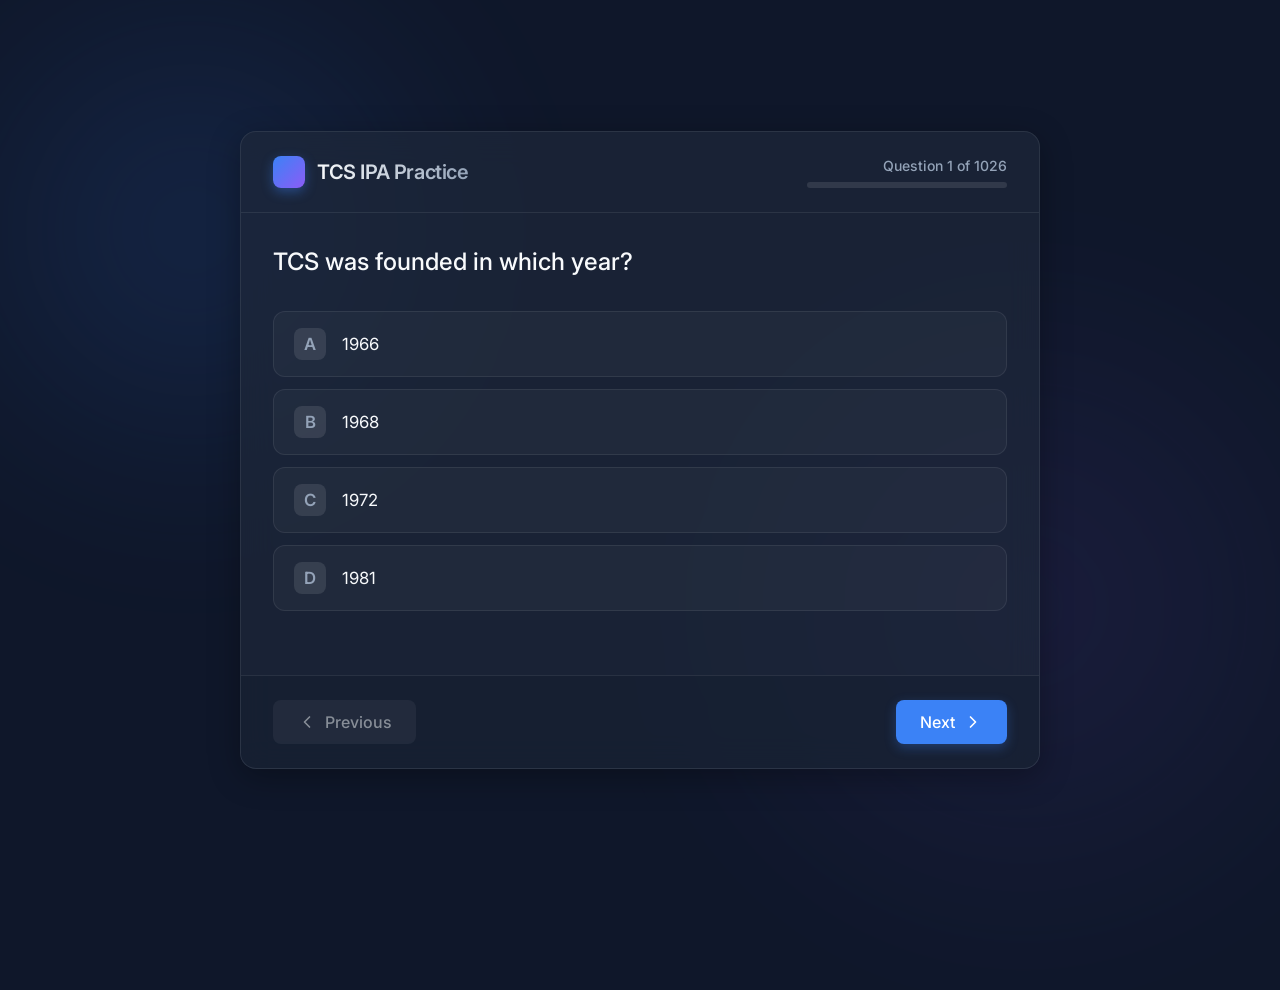
==== index.html @ 8c27b297 "added basic website for MCQ" ====
<!DOCTYPE html>
<html lang="en">
<head>
    <meta charset="UTF-8">
    <meta name="viewport" content="width=device-width, initial-scale=1.0">
    <title>TCS IPA Preparation Quiz</title>
    <meta name="description" content="Practice MCQ questions for the TCS IPA assessment with instant feedback and hints.">
    <!-- Google Fonts -->
    <link rel="preconnect" href="https://fonts.googleapis.com">
    <link rel="preconnect" href="https://fonts.gstatic.com" crossorigin>
    <link href="https://fonts.googleapis.com/css2?family=Inter:wght@300;400;500;600;700&display=swap" rel="stylesheet">
    <!-- Main CSS -->
    <link rel="stylesheet" href="style.css">
</head>
<body>
    <!-- Background Elements -->
    <div class="blob blob-1"></div>
    <div class="blob blob-2"></div>
    
    <div class="app-container">
        <header class="app-header">
            <div class="logo-container">
                <div class="logo-icon"></div>
                <h1>TCS IPA Practice</h1>
            </div>
            <div class="progress-container">
                <span id="question-progress">Question 1 of 347</span>
                <div class="progress-bar-bg">
                    <div class="progress-bar-fill" id="progress-bar"></div>
                </div>
            </div>
        </header>

        <main class="quiz-container">
            <div id="quiz-content" class="quiz-content">
                <div class="question-header">
                    <h2 id="question-text">Loading question...</h2>
                </div>
                
                <div id="options-container" class="options-container">
                    <!-- Options will be injected here -->
                </div>

                <div id="feedback-container" class="feedback-container hidden">
                    <div id="feedback-status" class="feedback-status"></div>
                    <div class="hint-box">
                        <h3><svg xmlns="http://www.w3.org/2000/svg" width="20" height="20" viewBox="0 0 24 24" fill="none" stroke="currentColor" stroke-width="2" stroke-linecap="round" stroke-linejoin="round"><circle cx="12" cy="12" r="10"></circle><path d="M12 16v-4"></path><path d="M12 8h.01"></path></svg> Explanation</h3>
                        <p id="hint-text"></p>
                    </div>
                </div>
            </div>
        </main>

        <footer class="app-footer">
            <button id="btn-prev" class="btn btn-secondary" disabled>
                <svg xmlns="http://www.w3.org/2000/svg" width="20" height="20" viewBox="0 0 24 24" fill="none" stroke="currentColor" stroke-width="2" stroke-linecap="round" stroke-linejoin="round"><path d="M15 18l-6-6 6-6"/></svg>
                Previous
            </button>
            <button id="btn-next" class="btn btn-primary">
                Next
                <svg xmlns="http://www.w3.org/2000/svg" width="20" height="20" viewBox="0 0 24 24" fill="none" stroke="currentColor" stroke-width="2" stroke-linecap="round" stroke-linejoin="round"><path d="M9 18l6-6-6-6"/></svg>
            </button>
        </footer>
    </div>

    <!-- Load the questions data -->
    <script src="questions.js"></script>
    <!-- Load the application logic -->
    <script src="app.js"></script>
</body>
</html>
---- style.css ----
:root {
    /* Color Palette - Vibrant Dark Theme */
    --bg-base: #0f172a;
    --bg-surface: rgba(30, 41, 59, 0.7);
    --bg-surface-hover: rgba(51, 65, 85, 0.8);
    --text-primary: #f8fafc;
    --text-secondary: #94a3b8;
    
    --accent-primary: #3b82f6;
    --accent-primary-hover: #2563eb;
    
    --success-base: #10b981;
    --success-bg: rgba(16, 185, 129, 0.15);
    --success-border: rgba(16, 185, 129, 0.4);
    
    --danger-base: #ef4444;
    --danger-bg: rgba(239, 68, 68, 0.15);
    --danger-border: rgba(239, 68, 68, 0.4);
    
    --glass-border: rgba(255, 255, 255, 0.08);
    --glass-shadow: 0 8px 32px 0 rgba(0, 0, 0, 0.3);
    
    --border-radius-lg: 16px;
    --border-radius-md: 12px;
    --border-radius-sm: 8px;
    
    --transition-fast: 0.2s ease;
    --transition-normal: 0.3s ease;
    --transition-bounce: 0.4s cubic-bezier(0.175, 0.885, 0.32, 1.275);
}

* {
    margin: 0;
    padding: 0;
    box-sizing: border-box;
}

body {
    font-family: 'Inter', sans-serif;
    background-color: var(--bg-base);
    color: var(--text-primary);
    min-height: 100vh;
    display: flex;
    justify-content: center;
    align-items: center;
    position: relative;
    overflow-x: hidden;
}

/* Dynamic Background Blobs */
.blob {
    position: absolute;
    filter: blur(80px);
    z-index: -1;
    opacity: 0.5;
    animation: float 10s infinite ease-in-out alternate;
}

.blob-1 {
    top: -10%;
    left: -10%;
    width: 50vw;
    height: 50vw;
    background: radial-gradient(circle, rgba(59,130,246,0.3) 0%, rgba(15,23,42,0) 70%);
}

.blob-2 {
    bottom: -10%;
    right: -10%;
    width: 60vw;
    height: 60vw;
    background: radial-gradient(circle, rgba(139,92,246,0.2) 0%, rgba(15,23,42,0) 70%);
    animation-delay: -5s;
}

@keyframes float {
    0% { transform: translate(0, 0) scale(1); }
    100% { transform: translate(30px, -50px) scale(1.1); }
}

/* Main Container */
.app-container {
    width: 100%;
    max-width: 800px;
    margin: 20px;
    background: var(--bg-surface);
    backdrop-filter: blur(16px);
    -webkit-backdrop-filter: blur(16px);
    border: 1px solid var(--glass-border);
    border-radius: var(--border-radius-lg);
    box-shadow: var(--glass-shadow);
    display: flex;
    flex-direction: column;
    overflow: hidden;
    animation: fadeInUp 0.6s ease-out;
}

@keyframes fadeInUp {
    from { opacity: 0; transform: translateY(20px); }
    to { opacity: 1; transform: translateY(0); }
}

/* Header */
.app-header {
    padding: 24px 32px;
    border-bottom: 1px solid var(--glass-border);
    display: flex;
    justify-content: space-between;
    align-items: center;
    flex-wrap: wrap;
    gap: 16px;
}

.logo-container {
    display: flex;
    align-items: center;
    gap: 12px;
}

.logo-icon {
    width: 32px;
    height: 32px;
    background: linear-gradient(135deg, #3b82f6, #8b5cf6);
    border-radius: 8px;
    box-shadow: 0 4px 12px rgba(59, 130, 246, 0.4);
}

.app-header h1 {
    font-size: 1.25rem;
    font-weight: 600;
    letter-spacing: -0.02em;
    background: linear-gradient(to right, #f8fafc, #94a3b8);
    -webkit-background-clip: text;
    -webkit-text-fill-color: transparent;
}

.progress-container {
    display: flex;
    flex-direction: column;
    gap: 8px;
    min-width: 200px;
}

#question-progress {
    font-size: 0.875rem;
    color: var(--text-secondary);
    font-weight: 500;
    text-align: right;
}

.progress-bar-bg {
    height: 6px;
    background: rgba(255, 255, 255, 0.1);
    border-radius: 4px;
    overflow: hidden;
}

.progress-bar-fill {
    height: 100%;
    background: linear-gradient(90deg, #3b82f6, #60a5fa);
    border-radius: 4px;
    width: 0%;
    transition: width 0.5s ease-out;
}

/* Quiz Content */
.quiz-container {
    padding: 32px;
    flex: 1;
    display: flex;
    flex-direction: column;
}

.question-header {
    margin-bottom: 32px;
}

#question-text {
    font-size: 1.5rem;
    line-height: 1.4;
    font-weight: 500;
}

.options-container {
    display: flex;
    flex-direction: column;
    gap: 12px;
    margin-bottom: 32px;
}

.option-btn {
    display: flex;
    align-items: center;
    gap: 16px;
    width: 100%;
    padding: 16px 20px;
    background: rgba(255, 255, 255, 0.03);
    border: 1px solid var(--glass-border);
    border-radius: var(--border-radius-md);
    color: var(--text-primary);
    font-size: 1.05rem;
    font-family: inherit;
    text-align: left;
    cursor: pointer;
    transition: all var(--transition-normal);
}

.option-btn:hover:not(:disabled) {
    background: rgba(255, 255, 255, 0.08);
    transform: translateY(-2px);
    box-shadow: 0 4px 12px rgba(0, 0, 0, 0.2);
}

.option-btn:active:not(:disabled) {
    transform: translateY(0);
}

.option-letter {
    display: flex;
    justify-content: center;
    align-items: center;
    width: 32px;
    height: 32px;
    background: rgba(255, 255, 255, 0.1);
    border-radius: 8px;
    font-weight: 600;
    color: var(--text-secondary);
    transition: all var(--transition-normal);
}

.option-btn:hover:not(:disabled) .option-letter {
    background: var(--accent-primary);
    color: white;
}

/* Correct / Incorrect States */
.option-btn.correct {
    background: var(--success-bg);
    border-color: var(--success-border);
    box-shadow: 0 0 0 1px var(--success-border);
    animation: popIn var(--transition-bounce);
}

.option-btn.correct .option-letter {
    background: var(--success-base);
    color: white;
}

.option-btn.incorrect {
    background: var(--danger-bg);
    border-color: var(--danger-border);
    animation: shake 0.5s ease;
}

.option-btn.incorrect .option-letter {
    background: var(--danger-base);
    color: white;
}

.option-btn:disabled {
    cursor: default;
    opacity: 0.7;
}

.option-btn.correct:disabled, .option-btn.incorrect:disabled {
    opacity: 1; /* keep full opacity for feedback */
}

@keyframes popIn {
    0% { transform: scale(0.98); }
    50% { transform: scale(1.02); }
    100% { transform: scale(1); }
}

@keyframes shake {
    0%, 100% { transform: translateX(0); }
    20%, 60% { transform: translateX(-5px); }
    40%, 80% { transform: translateX(5px); }
}

/* Feedback Section */
.feedback-container {
    background: rgba(15, 23, 42, 0.5);
    border: 1px solid var(--glass-border);
    border-radius: var(--border-radius-md);
    padding: 20px;
    animation: fadeIn 0.4s ease-out;
}

.feedback-container.hidden {
    display: none;
}

.feedback-status {
    font-size: 1.1rem;
    font-weight: 600;
    margin-bottom: 12px;
    display: flex;
    align-items: center;
    gap: 8px;
}

.status-correct { color: var(--success-base); }
.status-incorrect { color: var(--danger-base); }

.hint-box {
    margin-top: 16px;
    padding-top: 16px;
    border-top: 1px dashed var(--glass-border);
}

.hint-box h3 {
    font-size: 0.9rem;
    color: var(--text-secondary);
    margin-bottom: 8px;
    text-transform: uppercase;
    letter-spacing: 0.05em;
    display: flex;
    align-items: center;
    gap: 6px;
}

.hint-box p {
    font-size: 0.95rem;
    line-height: 1.5;
    color: var(--text-primary);
}

/* Footer */
.app-footer {
    padding: 24px 32px;
    border-top: 1px solid var(--glass-border);
    display: flex;
    justify-content: space-between;
    background: rgba(15, 23, 42, 0.3);
}

.btn {
    display: flex;
    align-items: center;
    gap: 8px;
    padding: 12px 24px;
    border: none;
    border-radius: var(--border-radius-sm);
    font-size: 1rem;
    font-weight: 500;
    font-family: inherit;
    cursor: pointer;
    transition: all var(--transition-normal);
}

.btn-primary {
    background: var(--accent-primary);
    color: white;
    box-shadow: 0 4px 12px rgba(59, 130, 246, 0.3);
}

.btn-primary:hover:not(:disabled) {
    background: var(--accent-primary-hover);
    transform: translateY(-2px);
    box-shadow: 0 6px 16px rgba(59, 130, 246, 0.4);
}

.btn-secondary {
    background: rgba(255, 255, 255, 0.1);
    color: var(--text-primary);
}

.btn-secondary:hover:not(:disabled) {
    background: rgba(255, 255, 255, 0.15);
}

.btn:disabled {
    opacity: 0.5;
    cursor: not-allowed;
}

@keyframes fadeIn {
    from { opacity: 0; transform: translateY(10px); }
    to { opacity: 1; transform: translateY(0); }
}

/* Responsive */
@media (max-width: 600px) {
    .app-container { margin: 0; border-radius: 0; min-height: 100vh; border: none; }
    .app-header, .quiz-container, .app-footer { padding: 20px; }
    #question-text { font-size: 1.25rem; }
}
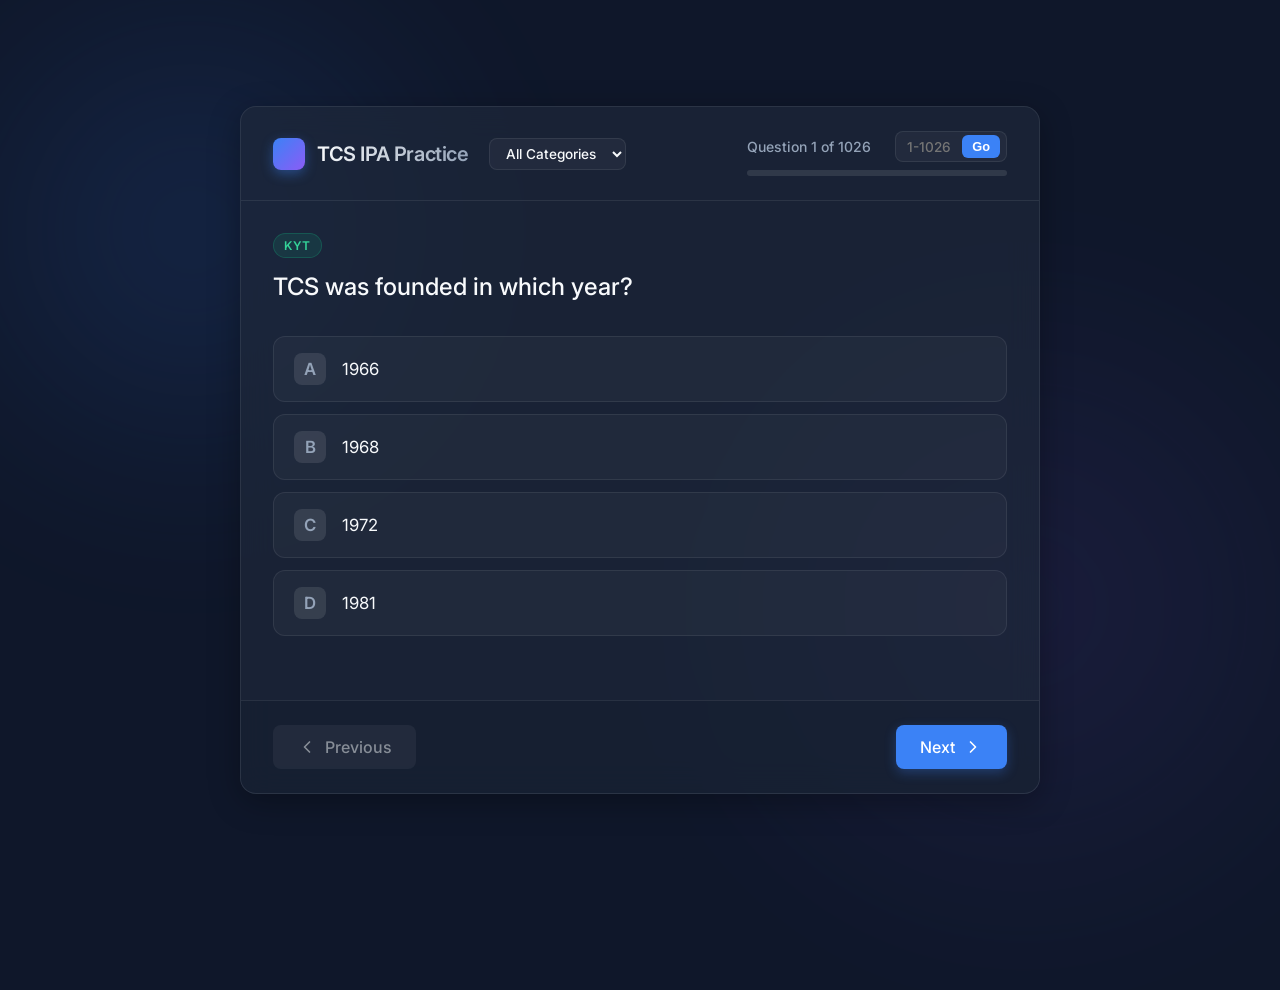
==== commit d3f62eb9: "Many Bug Fixes and Major UI Improvements Fixed Question Number: 14 30 78 92 97 146  Some has incorre" ====
--- a/index.html
+++ b/index.html
@@ -19,12 +19,25 @@
     
     <div class="app-container">
         <header class="app-header">
-            <div class="logo-container">
-                <div class="logo-icon"></div>
-                <h1>TCS IPA Practice</h1>
+            <div class="header-left">
+                <div class="logo-container">
+                    <div class="logo-icon"></div>
+                    <h1>TCS IPA Practice</h1>
+                </div>
+                <div class="filter-container">
+                    <select id="category-filter" class="category-select" aria-label="Filter questions by category">
+                        <option value="all">All Categories</option>
+                    </select>
+                </div>
             </div>
             <div class="progress-container">
-                <span id="question-progress">Question 1 of 347</span>
+                <div class="progress-header">
+                    <span id="question-progress">Loading...</span>
+                    <div class="jump-container" id="jump-container">
+                        <input type="number" id="jump-input" placeholder="Go to..." min="1" class="jump-input" />
+                        <button id="btn-jump" class="btn-jump" aria-label="Go to question">Go</button>
+                    </div>
+                </div>
                 <div class="progress-bar-bg">
                     <div class="progress-bar-fill" id="progress-bar"></div>
                 </div>
@@ -34,6 +47,7 @@
         <main class="quiz-container">
             <div id="quiz-content" class="quiz-content">
                 <div class="question-header">
+                    <div id="question-category" class="question-category">General</div>
                     <h2 id="question-text">Loading question...</h2>
                 </div>
                 
--- a/style.css
+++ b/style.css
@@ -138,14 +138,93 @@
     display: flex;
     flex-direction: column;
     gap: 8px;
-    min-width: 200px;
+    min-width: 260px;
+}
+
+.progress-header {
+    display: flex;
+    justify-content: space-between;
+    align-items: center;
+    gap: 12px;
 }
 
 #question-progress {
     font-size: 0.875rem;
     color: var(--text-secondary);
     font-weight: 500;
-    text-align: right;
+}
+
+.jump-container {
+    display: flex;
+    align-items: center;
+    background: rgba(255, 255, 255, 0.04);
+    border: 1px solid var(--glass-border);
+    border-radius: var(--border-radius-sm);
+    padding: 3px 6px;
+    gap: 6px;
+    transition: all var(--transition-fast);
+}
+
+.jump-container:focus-within {
+    background: rgba(255, 255, 255, 0.08);
+    border-color: var(--accent-primary);
+    box-shadow: 0 0 0 2px rgba(59, 130, 246, 0.25);
+}
+
+.jump-container.shake {
+    animation: shake-input 0.4s ease;
+    border-color: var(--danger-base);
+    box-shadow: 0 0 0 2px rgba(239, 68, 68, 0.25);
+}
+
+.jump-input {
+    background: transparent;
+    border: none;
+    color: var(--text-primary);
+    font-family: inherit;
+    font-size: 0.85rem;
+    width: 54px;
+    outline: none;
+    text-align: center;
+    font-weight: 500;
+}
+
+/* Hide webkit/mozilla spinner arrows for number input */
+.jump-input::-webkit-outer-spin-button,
+.jump-input::-webkit-inner-spin-button {
+    -webkit-appearance: none;
+    margin: 0;
+}
+
+.jump-input[type=number] {
+    -moz-appearance: textfield;
+}
+
+.btn-jump {
+    background: var(--accent-primary);
+    color: white;
+    border: none;
+    border-radius: 6px;
+    padding: 4px 10px;
+    font-size: 0.8rem;
+    font-weight: 600;
+    cursor: pointer;
+    transition: all var(--transition-fast);
+}
+
+.btn-jump:hover {
+    background: var(--accent-primary-hover);
+    transform: translateY(-1px);
+}
+
+.btn-jump:active {
+    transform: translateY(0);
+}
+
+@keyframes shake-input {
+    0%, 100% { transform: translateX(0); }
+    20%, 60% { transform: translateX(-4px); }
+    40%, 80% { transform: translateX(4px); }
 }
 
 .progress-bar-bg {
@@ -386,3 +465,166 @@
     .app-header, .quiz-container, .app-footer { padding: 20px; }
     #question-text { font-size: 1.25rem; }
 }
+
+/* Code Block and Inline Code Styling */
+.code-block {
+    background: rgba(15, 23, 42, 0.65);
+    border: 1px solid var(--glass-border);
+    border-radius: var(--border-radius-md);
+    padding: 16px 20px;
+    margin: 18px 0;
+    overflow-x: auto;
+    font-family: 'Consolas', 'Fira Code', 'Courier New', Courier, monospace;
+    font-size: 0.95rem;
+    line-height: 1.6;
+    color: #e2e8f0;
+    box-shadow: inset 0 2px 4px rgba(0, 0, 0, 0.2);
+}
+
+.code-block code {
+    background: transparent;
+    padding: 0;
+    border-radius: 0;
+    font-size: inherit;
+    color: inherit;
+    border: none;
+    box-shadow: none;
+}
+
+code {
+    font-family: 'Consolas', 'Fira Code', 'Courier New', Courier, monospace;
+    background: rgba(30, 41, 59, 0.8);
+    padding: 3px 6px;
+    border-radius: var(--border-radius-sm);
+    font-size: 0.9em;
+    color: #f472b6; /* Premium pink/rose tint for inline code */
+    border: 1px solid rgba(255, 255, 255, 0.08);
+}
+
+.question-desc {
+    margin-bottom: 12px;
+    line-height: 1.5;
+}
+
+.question-desc code {
+    /* Slightly lighter color for inline code inside descriptions */
+    color: #fb7185;
+}
+
+.hint-box p code {
+    /* Slightly lighter color for inline code inside explanation hints */
+    color: #fb7185;
+}
+
+/* Category Filter and Badge Custom Styles */
+.header-left {
+    display: flex;
+    align-items: center;
+    gap: 20px;
+    flex-wrap: wrap;
+}
+
+.category-select {
+    background: rgba(255, 255, 255, 0.04);
+    border: 1px solid var(--glass-border);
+    border-radius: var(--border-radius-sm);
+    color: var(--text-primary);
+    font-family: inherit;
+    font-size: 0.85rem;
+    font-weight: 500;
+    padding: 6px 12px;
+    outline: none;
+    cursor: pointer;
+    transition: all var(--transition-fast);
+}
+
+.category-select:focus {
+    background: rgba(255, 255, 255, 0.08);
+    border-color: var(--accent-primary);
+    box-shadow: 0 0 0 2px rgba(59, 130, 246, 0.25);
+}
+
+.category-select option {
+    background-color: var(--bg-base);
+    color: var(--text-primary);
+}
+
+.question-category {
+    display: inline-block;
+    padding: 4px 10px;
+    font-size: 0.75rem;
+    font-weight: 600;
+    border-radius: 20px;
+    text-transform: uppercase;
+    letter-spacing: 0.05em;
+    margin-bottom: 12px;
+    transition: all var(--transition-fast);
+}
+
+/* Category Color Themes */
+.cat-kyt {
+    background: rgba(16, 185, 129, 0.12);
+    color: #34d399;
+    border: 1px solid rgba(16, 185, 129, 0.25);
+}
+
+.cat-bizskill {
+    background: rgba(59, 130, 246, 0.12);
+    color: #60a5fa;
+    border: 1px solid rgba(59, 130, 246, 0.25);
+}
+
+.cat-ui {
+    background: rgba(6, 182, 212, 0.12);
+    color: #22d3ee;
+    border: 1px solid rgba(6, 182, 212, 0.25);
+}
+
+.cat-unix {
+    background: rgba(245, 158, 11, 0.12);
+    color: #fbbf24;
+    border: 1px solid rgba(245, 158, 11, 0.25);
+}
+
+.cat-java {
+    background: rgba(239, 68, 68, 0.12);
+    color: #f87171;
+    border: 1px solid rgba(239, 68, 68, 0.25);
+}
+
+.cat-python {
+    background: rgba(236, 72, 153, 0.12);
+    color: #f472b6;
+    border: 1px solid rgba(236, 72, 153, 0.25);
+}
+
+.cat-java-python {
+    background: rgba(139, 92, 246, 0.12);
+    color: #a78bfa;
+    border: 1px solid rgba(139, 92, 246, 0.25);
+}
+
+.cat-sql-plsql {
+    background: rgba(168, 85, 247, 0.12);
+    color: #c084fc;
+    border: 1px solid rgba(168, 85, 247, 0.25);
+}
+
+.cat-algorithms {
+    background: rgba(244, 63, 94, 0.12);
+    color: #fb7185;
+    border: 1px solid rgba(244, 63, 94, 0.25);
+}
+
+.cat-c-net {
+    background: rgba(99, 102, 241, 0.12);
+    color: #818cf8;
+    border: 1px solid rgba(99, 102, 241, 0.25);
+}
+
+.cat-miscellaneous {
+    background: rgba(148, 163, 184, 0.12);
+    color: #cbd5e1;
+    border: 1px solid rgba(148, 163, 184, 0.25);
+}
+
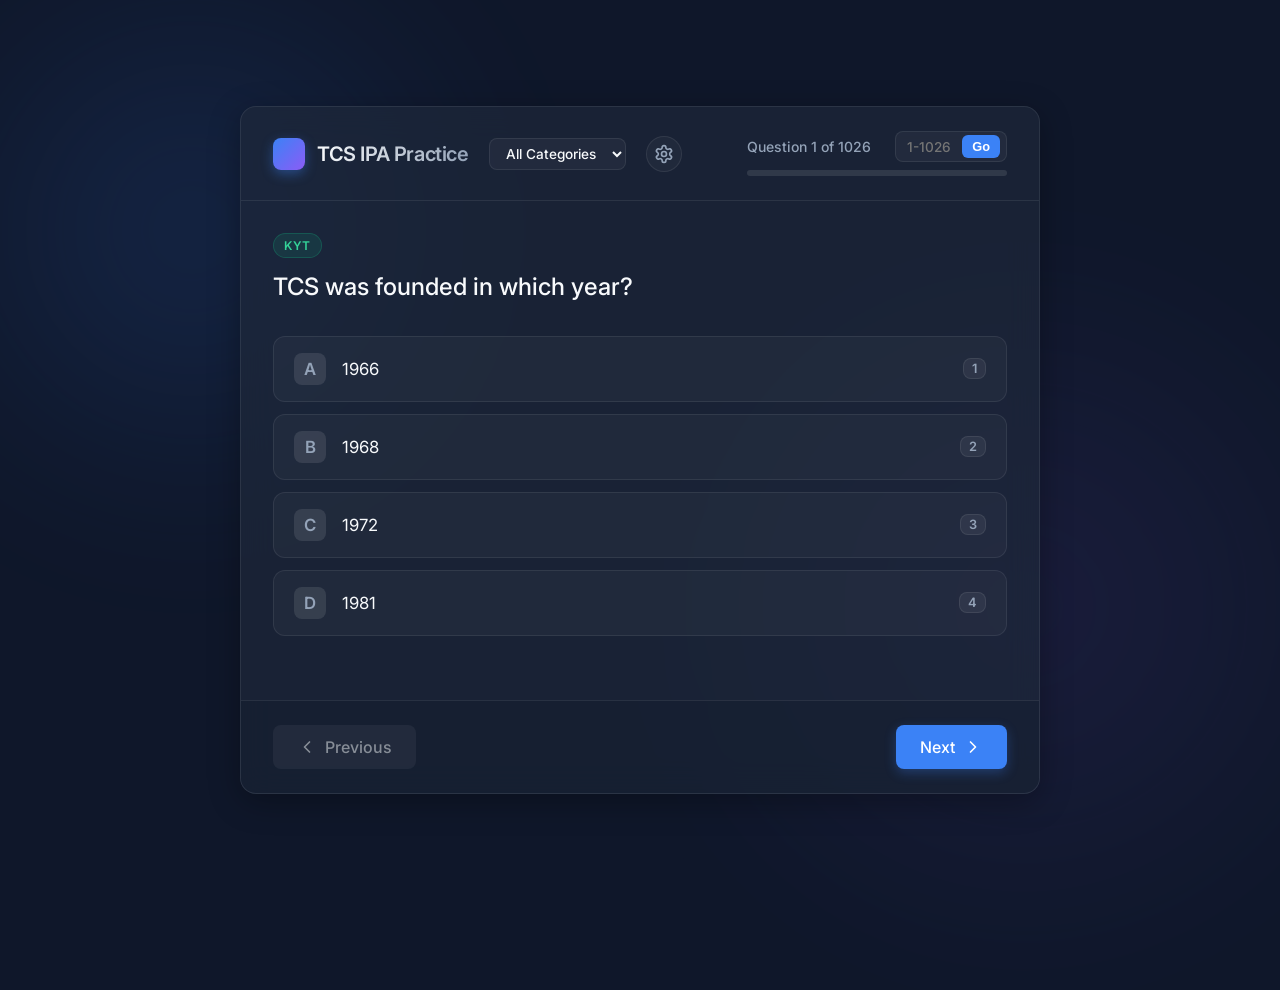
==== commit 267937e7: "Added app settings with 5 new features Added a settings icon with 5 settings with these tweaks:  1. " ====
--- a/index.html
+++ b/index.html
@@ -29,6 +29,9 @@
                         <option value="all">All Categories</option>
                     </select>
                 </div>
+                <button id="btn-settings" class="btn-settings" aria-label="Open Settings">
+                    <svg xmlns="http://www.w3.org/2000/svg" width="20" height="20" viewBox="0 0 24 24" fill="none" stroke="currentColor" stroke-width="2" stroke-linecap="round" stroke-linejoin="round" class="lucide lucide-settings"><path d="M12.22 2h-.44a2 2 0 0 0-2 2v.18a2 2 0 0 1-1 1.73l-.43.25a2 2 0 0 1-2 0l-.15-.08a2 2 0 0 0-2.73.73l-.22.38a2 2 0 0 0 .73 2.73l.15.1a2 2 0 0 1 1 1.72v.51a2 2 0 0 1-1 1.74l-.15.09a2 2 0 0 0-.73 2.73l.22.38a2 2 0 0 0 2.73.73l.15-.08a2 2 0 0 1 2 0l.43.25a2 2 0 0 1 1 1.73V20a2 2 0 0 0 2 2h.44a2 2 0 0 0 2-2v-.18a2 2 0 0 1 1-1.73l.43-.25a2 2 0 0 1 2 0l.15.08a2 2 0 0 0 2.73-.73l.22-.39a2 2 0 0 0-.73-2.73l-.15-.08a2 2 0 0 1-1-1.74v-.5a2 2 0 0 1 1-1.74l.15-.1a2 2 0 0 0 .73-2.73l-.22-.38a2 2 0 0 0-2.73-.73l-.15.08a2 2 0 0 1-2 0l-.43-.25a2 2 0 0 1-1-1.73V4a2 2 0 0 0-2-2z"/><circle cx="12" cy="12" r="3"/></svg>
+                </button>
             </div>
             <div class="progress-container">
                 <div class="progress-header">
@@ -77,6 +80,107 @@
         </footer>
     </div>
 
+    <!-- Settings Modal -->
+    <div id="settings-modal" class="modal hidden">
+        <div class="modal-overlay"></div>
+        <div class="modal-content">
+            <div class="modal-header">
+                <h2>Settings</h2>
+                <button id="btn-close-settings" class="btn-close" aria-label="Close Settings">
+                    <svg xmlns="http://www.w3.org/2000/svg" width="20" height="20" viewBox="0 0 24 24" fill="none" stroke="currentColor" stroke-width="2" stroke-linecap="round" stroke-linejoin="round"><line x1="18" y1="6" x2="6" y2="18"></line><line x1="6" y1="6" x2="18" y2="18"></line></svg>
+                </button>
+            </div>
+            <div class="modal-body">
+                <div class="settings-group">
+                    <label class="settings-label">App Theme</label>
+                    <div class="theme-options-container">
+                        <button class="theme-option active" data-theme="classic">
+                            <span class="theme-preview classic-preview"></span>
+                            Classic Blue
+                        </button>
+                        <button class="theme-option" data-theme="light">
+                            <span class="theme-preview light-preview"></span>
+                            Light Mode
+                        </button>
+                        <button class="theme-option" data-theme="amoled">
+                            <span class="theme-preview amoled-preview"></span>
+                            AMOLED Dark
+                        </button>
+                    </div>
+                </div>
+
+                <div class="settings-group" style="margin-top: 24px;">
+                    <label class="settings-label">Quiz Behavior</label>
+                    <div class="settings-control-row">
+                        <div class="settings-control-label">
+                            <span class="settings-control-title">Auto-Advance</span>
+                            <span class="settings-control-desc">Go to next question when correct</span>
+                        </div>
+                        <label class="switch">
+                            <input type="checkbox" id="toggle-auto-advance">
+                            <span class="slider round"></span>
+                        </label>
+                    </div>
+                    <div class="settings-control-row">
+                        <div class="settings-control-label">
+                            <span class="settings-control-title">Sound Effects</span>
+                            <span class="settings-control-desc">Play sounds for correct/incorrect answers</span>
+                        </div>
+                        <label class="switch">
+                            <input type="checkbox" id="toggle-sound-effects">
+                            <span class="slider round"></span>
+                        </label>
+                    </div>
+                    <div class="settings-control-row dependent-control" id="auto-advance-delay-row">
+                        <div class="settings-control-label">
+                            <span class="settings-control-title">Delay Time</span>
+                            <span class="settings-control-desc">Time in seconds before advancing</span>
+                        </div>
+                        <div class="delay-input-container">
+                            <input type="number" id="auto-advance-delay" min="0.5" max="10" step="0.1" value="1.5" class="delay-input" aria-label="Delay in seconds">
+                            <span class="delay-unit">s</span>
+                        </div>
+                    </div>
+                </div>
+
+                <div class="settings-group" style="margin-top: 24px;">
+                    <label class="settings-label">Keyboard Shortcuts</label>
+                    <div class="settings-control-row">
+                        <div class="settings-control-label">
+                            <span class="settings-control-title">Option A Key</span>
+                            <span class="settings-control-desc">Key to select Option A</span>
+                        </div>
+                        <button class="keybinding-btn" data-option="A">1</button>
+                    </div>
+                    <div class="settings-control-row">
+                        <div class="settings-control-label">
+                            <span class="settings-control-title">Option B Key</span>
+                            <span class="settings-control-desc">Key to select Option B</span>
+                        </div>
+                        <button class="keybinding-btn" data-option="B">2</button>
+                    </div>
+                    <div class="settings-control-row">
+                        <div class="settings-control-label">
+                            <span class="settings-control-title">Option C Key</span>
+                            <span class="settings-control-desc">Key to select Option C</span>
+                        </div>
+                        <button class="keybinding-btn" data-option="C">3</button>
+                    </div>
+                    <div class="settings-control-row">
+                        <div class="settings-control-label">
+                            <span class="settings-control-title">Option D Key</span>
+                            <span class="settings-control-desc">Key to select Option D</span>
+                        </div>
+                        <button class="keybinding-btn" data-option="D">4</button>
+                    </div>
+                    <div class="settings-control-row" style="border: none; background: transparent; padding: 4px 0; justify-content: flex-end; margin-top: 8px;">
+                        <button id="btn-reset-keybindings" class="btn btn-secondary" style="font-size: 0.85rem; padding: 6px 12px; border-radius: var(--border-radius-sm);">Reset Keybindings</button>
+                    </div>
+                </div>
+            </div>
+        </div>
+    </div>
+
     <!-- Load the questions data -->
     <script src="questions.js"></script>
     <!-- Load the application logic -->
--- a/style.css
+++ b/style.css
@@ -27,6 +27,19 @@
     --transition-fast: 0.2s ease;
     --transition-normal: 0.3s ease;
     --transition-bounce: 0.4s cubic-bezier(0.175, 0.885, 0.32, 1.275);
+
+    /* Dynamic Theme variables default to Classic Blue */
+    --blob-1-bg: radial-gradient(circle, rgba(59,130,246,0.3) 0%, rgba(15,23,42,0) 70%);
+    --blob-2-bg: radial-gradient(circle, rgba(139,92,246,0.2) 0%, rgba(15,23,42,0) 70%);
+    --btn-bg: rgba(255, 255, 255, 0.03);
+    --btn-bg-hover: rgba(255, 255, 255, 0.08);
+    --letter-bg: rgba(255, 255, 255, 0.1);
+    --feedback-bg: rgba(15, 23, 42, 0.5);
+    --footer-bg: rgba(15, 23, 42, 0.3);
+    --btn-secondary-bg: rgba(255, 255, 255, 0.1);
+    --btn-secondary-bg-hover: rgba(255, 255, 255, 0.15);
+    --input-bg: rgba(255, 255, 255, 0.04);
+    --code-block-bg: rgba(15, 23, 42, 0.65);
 }
 
 * {
@@ -61,7 +74,7 @@
     left: -10%;
     width: 50vw;
     height: 50vw;
-    background: radial-gradient(circle, rgba(59,130,246,0.3) 0%, rgba(15,23,42,0) 70%);
+    background: var(--blob-1-bg);
 }
 
 .blob-2 {
@@ -69,7 +82,7 @@
     right: -10%;
     width: 60vw;
     height: 60vw;
-    background: radial-gradient(circle, rgba(139,92,246,0.2) 0%, rgba(15,23,42,0) 70%);
+    background: var(--blob-2-bg);
     animation-delay: -5s;
 }
 
@@ -157,7 +170,7 @@
 .jump-container {
     display: flex;
     align-items: center;
-    background: rgba(255, 255, 255, 0.04);
+    background: var(--input-bg);
     border: 1px solid var(--glass-border);
     border-radius: var(--border-radius-sm);
     padding: 3px 6px;
@@ -273,7 +286,7 @@
     gap: 16px;
     width: 100%;
     padding: 16px 20px;
-    background: rgba(255, 255, 255, 0.03);
+    background: var(--btn-bg);
     border: 1px solid var(--glass-border);
     border-radius: var(--border-radius-md);
     color: var(--text-primary);
@@ -285,7 +298,7 @@
 }
 
 .option-btn:hover:not(:disabled) {
-    background: rgba(255, 255, 255, 0.08);
+    background: var(--btn-bg-hover);
     transform: translateY(-2px);
     box-shadow: 0 4px 12px rgba(0, 0, 0, 0.2);
 }
@@ -300,7 +313,7 @@
     align-items: center;
     width: 32px;
     height: 32px;
-    background: rgba(255, 255, 255, 0.1);
+    background: var(--letter-bg);
     border-radius: 8px;
     font-weight: 600;
     color: var(--text-secondary);
@@ -359,7 +372,7 @@
 
 /* Feedback Section */
 .feedback-container {
-    background: rgba(15, 23, 42, 0.5);
+    background: var(--feedback-bg);
     border: 1px solid var(--glass-border);
     border-radius: var(--border-radius-md);
     padding: 20px;
@@ -411,7 +424,7 @@
     border-top: 1px solid var(--glass-border);
     display: flex;
     justify-content: space-between;
-    background: rgba(15, 23, 42, 0.3);
+    background: var(--footer-bg);
 }
 
 .btn {
@@ -441,12 +454,12 @@
 }
 
 .btn-secondary {
-    background: rgba(255, 255, 255, 0.1);
+    background: var(--btn-secondary-bg);
     color: var(--text-primary);
 }
 
 .btn-secondary:hover:not(:disabled) {
-    background: rgba(255, 255, 255, 0.15);
+    background: var(--btn-secondary-bg-hover);
 }
 
 .btn:disabled {
@@ -468,7 +481,7 @@
 
 /* Code Block and Inline Code Styling */
 .code-block {
-    background: rgba(15, 23, 42, 0.65);
+    background: var(--code-block-bg);
     border: 1px solid var(--glass-border);
     border-radius: var(--border-radius-md);
     padding: 16px 20px;
@@ -525,7 +538,7 @@
 }
 
 .category-select {
-    background: rgba(255, 255, 255, 0.04);
+    background: var(--input-bg);
     border: 1px solid var(--glass-border);
     border-radius: var(--border-radius-sm);
     color: var(--text-primary);
@@ -628,3 +641,511 @@
     border: 1px solid rgba(148, 163, 184, 0.25);
 }
 
+/* ==========================================
+   Settings Icon & Modal Styling
+   ========================================== */
+
+.btn-settings {
+    background: var(--btn-bg);
+    border: 1px solid var(--glass-border);
+    color: var(--text-secondary);
+    width: 36px;
+    height: 36px;
+    border-radius: 50%;
+    display: flex;
+    align-items: center;
+    justify-content: center;
+    cursor: pointer;
+    transition: all var(--transition-normal);
+}
+
+.btn-settings:hover {
+    color: var(--text-primary);
+    background: var(--btn-bg-hover);
+    transform: rotate(45deg);
+}
+
+.btn-settings svg {
+    display: block;
+}
+
+/* Modal Layout */
+.modal {
+    position: fixed;
+    top: 0;
+    left: 0;
+    width: 100vw;
+    height: 100vh;
+    z-index: 1000;
+    display: flex;
+    align-items: center;
+    justify-content: center;
+    opacity: 1;
+    visibility: visible;
+    transition: opacity var(--transition-normal), visibility var(--transition-normal);
+}
+
+.modal.hidden {
+    opacity: 0;
+    visibility: hidden;
+    pointer-events: none;
+}
+
+.modal-overlay {
+    position: absolute;
+    top: 0;
+    left: 0;
+    width: 100%;
+    height: 100%;
+    background: rgba(0, 0, 0, 0.6);
+    backdrop-filter: blur(8px);
+    -webkit-backdrop-filter: blur(8px);
+}
+
+.modal-content {
+    position: relative;
+    background: var(--bg-surface);
+    border: 1px solid var(--glass-border);
+    border-radius: var(--border-radius-lg);
+    box-shadow: var(--glass-shadow);
+    width: 90%;
+    max-width: 400px;
+    backdrop-filter: blur(20px);
+    -webkit-backdrop-filter: blur(20px);
+    display: flex;
+    flex-direction: column;
+    overflow: hidden;
+    transform: scale(1);
+    transition: transform var(--transition-bounce);
+    z-index: 1002;
+}
+
+.modal.hidden .modal-content {
+    transform: scale(0.95);
+}
+
+.modal-header {
+    padding: 20px 24px;
+    border-bottom: 1px solid var(--glass-border);
+    display: flex;
+    justify-content: space-between;
+    align-items: center;
+}
+
+.modal-header h2 {
+    font-size: 1.2rem;
+    font-weight: 600;
+    color: var(--text-primary);
+}
+
+.btn-close {
+    background: transparent;
+    border: none;
+    color: var(--text-secondary);
+    cursor: pointer;
+    display: flex;
+    align-items: center;
+    justify-content: center;
+    padding: 6px;
+    border-radius: 50%;
+    transition: all var(--transition-fast);
+}
+
+.btn-close:hover {
+    color: var(--text-primary);
+    background: var(--btn-bg-hover);
+}
+
+.modal-body {
+    padding: 24px;
+}
+
+.settings-group {
+    display: flex;
+    flex-direction: column;
+    gap: 12px;
+}
+
+.settings-label {
+    font-size: 0.85rem;
+    text-transform: uppercase;
+    letter-spacing: 0.05em;
+    font-weight: 600;
+    color: var(--text-secondary);
+}
+
+.theme-options-container {
+    display: flex;
+    flex-direction: column;
+    gap: 10px;
+}
+
+.theme-option {
+    display: flex;
+    align-items: center;
+    gap: 12px;
+    width: 100%;
+    padding: 12px 16px;
+    background: var(--btn-bg);
+    border: 1px solid var(--glass-border);
+    border-radius: var(--border-radius-md);
+    color: var(--text-primary);
+    font-size: 0.95rem;
+    font-family: inherit;
+    font-weight: 500;
+    text-align: left;
+    cursor: pointer;
+    transition: all var(--transition-normal);
+}
+
+.theme-option:hover {
+    background: var(--btn-bg-hover);
+    transform: translateX(4px);
+}
+
+.theme-option.active {
+    border-color: var(--accent-primary);
+    background: rgba(59, 130, 246, 0.08);
+    box-shadow: 0 0 12px rgba(59, 130, 246, 0.15);
+}
+
+body.theme-light .theme-option.active {
+    background: rgba(59, 130, 246, 0.06);
+}
+
+.theme-preview {
+    width: 18px;
+    height: 18px;
+    border-radius: 50%;
+    border: 1px solid rgba(255, 255, 255, 0.2);
+    flex-shrink: 0;
+}
+
+body.theme-light .theme-preview {
+    border-color: rgba(15, 23, 42, 0.2);
+}
+
+.classic-preview {
+    background: linear-gradient(135deg, #0f172a 50%, #3b82f6 50%);
+}
+
+.light-preview {
+    background: linear-gradient(135deg, #f1f5f9 50%, #3b82f6 50%);
+}
+
+.amoled-preview {
+    background: linear-gradient(135deg, #000000 50%, #3b82f6 50%);
+}
+
+/* ==========================================
+   Theme Class Overrides
+   ========================================== */
+
+/* Light Mode Overrides */
+body.theme-light {
+    --bg-base: #f1f5f9;
+    --bg-surface: rgba(255, 255, 255, 0.7);
+    --bg-surface-hover: rgba(255, 255, 255, 0.9);
+    --text-primary: #0f172a;
+    --text-secondary: #475569;
+    
+    --accent-primary: #3b82f6;
+    --accent-primary-hover: #1d4ed8;
+    
+    --success-bg: rgba(16, 185, 129, 0.1);
+    --danger-bg: rgba(239, 68, 68, 0.1);
+    
+    --glass-border: rgba(15, 23, 42, 0.08);
+    --glass-shadow: 0 8px 32px 0 rgba(148, 163, 184, 0.15);
+    
+    --blob-1-bg: radial-gradient(circle, rgba(59,130,246,0.15) 0%, rgba(241,245,249,0) 70%);
+    --blob-2-bg: radial-gradient(circle, rgba(139,92,246,0.1) 0%, rgba(241,245,249,0) 70%);
+    
+    --btn-bg: rgba(15, 23, 42, 0.02);
+    --btn-bg-hover: rgba(15, 23, 42, 0.06);
+    --letter-bg: rgba(15, 23, 42, 0.06);
+    
+    --feedback-bg: rgba(15, 23, 42, 0.03);
+    --footer-bg: rgba(15, 23, 42, 0.02);
+    
+    --btn-secondary-bg: rgba(15, 23, 42, 0.05);
+    --btn-secondary-bg-hover: rgba(15, 23, 42, 0.08);
+    
+    --input-bg: rgba(15, 23, 42, 0.04);
+    --code-block-bg: #1e293b; /* maintain readable dark background for syntax highlight */
+}
+
+body.theme-light code {
+    background: rgba(15, 23, 42, 0.06);
+    color: #e11d48;
+}
+
+body.theme-light .app-header h1 {
+    background: linear-gradient(to right, #0f172a, #475569);
+    -webkit-background-clip: text;
+    -webkit-text-fill-color: transparent;
+}
+
+/* AMOLED Dark Mode Overrides */
+body.theme-amoled {
+    --bg-base: #000000;
+    --bg-surface: rgba(10, 10, 10, 0.75);
+    --bg-surface-hover: rgba(20, 20, 20, 0.85);
+    --text-primary: #ffffff;
+    --text-secondary: #8e9cae;
+    
+    --accent-primary: #3b82f6;
+    --accent-primary-hover: #2563eb;
+    
+    --glass-border: rgba(255, 255, 255, 0.05);
+    --glass-shadow: 0 8px 32px 0 rgba(0, 0, 0, 0.8);
+    
+    --blob-1-bg: radial-gradient(circle, rgba(59,130,246,0.15) 0%, rgba(0,0,0,0) 70%);
+    --blob-2-bg: radial-gradient(circle, rgba(139,92,246,0.1) 0%, rgba(0,0,0,0) 70%);
+    
+    --btn-bg: rgba(255, 255, 255, 0.02);
+    --btn-bg-hover: rgba(255, 255, 255, 0.05);
+    --letter-bg: rgba(255, 255, 255, 0.08);
+    
+    --feedback-bg: rgba(10, 10, 10, 0.6);
+    --footer-bg: rgba(5, 5, 5, 0.5);
+    
+    --btn-secondary-bg: rgba(255, 255, 255, 0.06);
+    --btn-secondary-bg-hover: rgba(255, 255, 255, 0.1);
+    
+    --input-bg: rgba(255, 255, 255, 0.03);
+    --code-block-bg: rgba(5, 5, 5, 0.95);
+}
+
+/* ==========================================
+   Quiz Behavior Settings
+   ========================================== */
+
+/* Settings Control Row */
+.settings-control-row {
+    display: flex;
+    justify-content: space-between;
+    align-items: center;
+    padding: 12px 16px;
+    background: var(--btn-bg);
+    border: 1px solid var(--glass-border);
+    border-radius: var(--border-radius-md);
+    transition: all var(--transition-normal);
+    margin-top: 10px;
+}
+
+.settings-control-row:hover {
+    background: var(--btn-bg-hover);
+}
+
+.settings-control-label {
+    display: flex;
+    flex-direction: column;
+    gap: 2px;
+}
+
+.settings-control-title {
+    font-size: 0.95rem;
+    font-weight: 500;
+    color: var(--text-primary);
+}
+
+.settings-control-desc {
+    font-size: 0.75rem;
+    color: var(--text-secondary);
+}
+
+/* Switch styling (iOS style) */
+.switch {
+    position: relative;
+    display: inline-block;
+    width: 44px;
+    height: 24px;
+    flex-shrink: 0;
+}
+
+.switch input {
+    opacity: 0;
+    width: 0;
+    height: 0;
+}
+
+.slider {
+    position: absolute;
+    cursor: pointer;
+    top: 0;
+    left: 0;
+    right: 0;
+    bottom: 0;
+    background-color: rgba(255, 255, 255, 0.08);
+    transition: all var(--transition-normal);
+    border: 1px solid var(--glass-border);
+}
+
+body.theme-light .slider {
+    background-color: rgba(15, 23, 42, 0.06);
+}
+
+.slider:before {
+    position: absolute;
+    content: "";
+    height: 16px;
+    width: 16px;
+    left: 3px;
+    bottom: 3px;
+    background-color: var(--text-primary);
+    transition: all var(--transition-normal);
+}
+
+input:checked + .slider {
+    background-color: var(--accent-primary);
+    border-color: var(--accent-primary);
+}
+
+input:checked + .slider:before {
+    transform: translateX(20px);
+}
+
+.slider.round {
+    border-radius: 24px;
+}
+
+.slider.round:before {
+    border-radius: 50%;
+}
+
+/* Delay Input styling */
+.delay-input-container {
+    display: flex;
+    align-items: center;
+    background: var(--input-bg);
+    border: 1px solid var(--glass-border);
+    border-radius: var(--border-radius-sm);
+    padding: 4px 8px;
+    gap: 4px;
+    transition: all var(--transition-fast);
+}
+
+.delay-input-container:focus-within {
+    border-color: var(--accent-primary);
+    box-shadow: 0 0 0 2px rgba(59, 130, 246, 0.2);
+}
+
+.delay-input {
+    background: transparent;
+    border: none;
+    color: var(--text-primary);
+    font-family: inherit;
+    font-size: 0.9rem;
+    width: 42px;
+    outline: none;
+    text-align: center;
+    font-weight: 600;
+}
+
+.delay-input::-webkit-outer-spin-button,
+.delay-input::-webkit-inner-spin-button {
+    -webkit-appearance: none;
+    margin: 0;
+}
+
+.delay-input[type=number] {
+    -moz-appearance: textfield;
+}
+
+.delay-unit {
+    font-size: 0.85rem;
+    color: var(--text-secondary);
+    font-weight: 500;
+}
+
+/* Dependent Control Styling */
+.dependent-control {
+    transition: opacity var(--transition-normal), pointer-events var(--transition-normal);
+}
+
+.dependent-control.disabled {
+    opacity: 0.4;
+    pointer-events: none;
+}
+
+/* Auto-Advance countdown text styling */
+.auto-advance-countdown {
+    font-size: 0.8rem;
+    font-weight: normal;
+    color: var(--text-secondary);
+    margin-left: 8px;
+    display: inline-block;
+    animation: pulse 1.5s infinite;
+}
+
+@keyframes pulse {
+    0%, 100% { opacity: 0.8; }
+    50% { opacity: 0.4; }
+}
+
+/* Keyboard Shortcuts Settings styles */
+.keybinding-btn {
+    background: var(--btn-secondary-bg);
+    color: var(--text-primary);
+    border: 1px solid var(--glass-border);
+    border-radius: var(--border-radius-sm);
+    padding: 6px 12px;
+    font-size: 0.9rem;
+    font-family: inherit;
+    font-weight: 600;
+    cursor: pointer;
+    min-width: 56px;
+    text-align: center;
+    transition: all var(--transition-fast);
+    box-shadow: 0 2px 4px rgba(0, 0, 0, 0.1);
+}
+
+.keybinding-btn:hover {
+    background: var(--btn-secondary-bg-hover);
+    border-color: var(--accent-primary);
+}
+
+.keybinding-btn.recording {
+    background: var(--accent-primary);
+    color: white;
+    border-color: var(--accent-primary);
+    animation: key-pulse 1.2s infinite;
+}
+
+@keyframes key-pulse {
+    0%, 100% { opacity: 1; transform: scale(1); }
+    50% { opacity: 0.6; transform: scale(0.95); }
+}
+
+/* Option Keyboard Shortcut Badge styles */
+.option-key-badge {
+    margin-left: auto;
+    background: rgba(255, 255, 255, 0.06);
+    color: var(--text-secondary);
+    border: 1px solid var(--glass-border);
+    border-radius: var(--border-radius-sm);
+    padding: 2px 8px;
+    font-size: 0.8rem;
+    font-weight: 600;
+    text-transform: uppercase;
+    transition: all var(--transition-normal);
+}
+
+.option-btn:hover:not(:disabled) .option-key-badge {
+    background: rgba(255, 255, 255, 0.15);
+    color: var(--text-primary);
+    border-color: var(--glass-border);
+}
+
+body.theme-light .option-key-badge {
+    background: rgba(15, 23, 42, 0.05);
+    color: var(--text-secondary);
+}
+
+body.theme-light .option-btn:hover:not(:disabled) .option-key-badge {
+    background: rgba(15, 23, 42, 0.1);
+    color: var(--text-primary);
+}
+
+
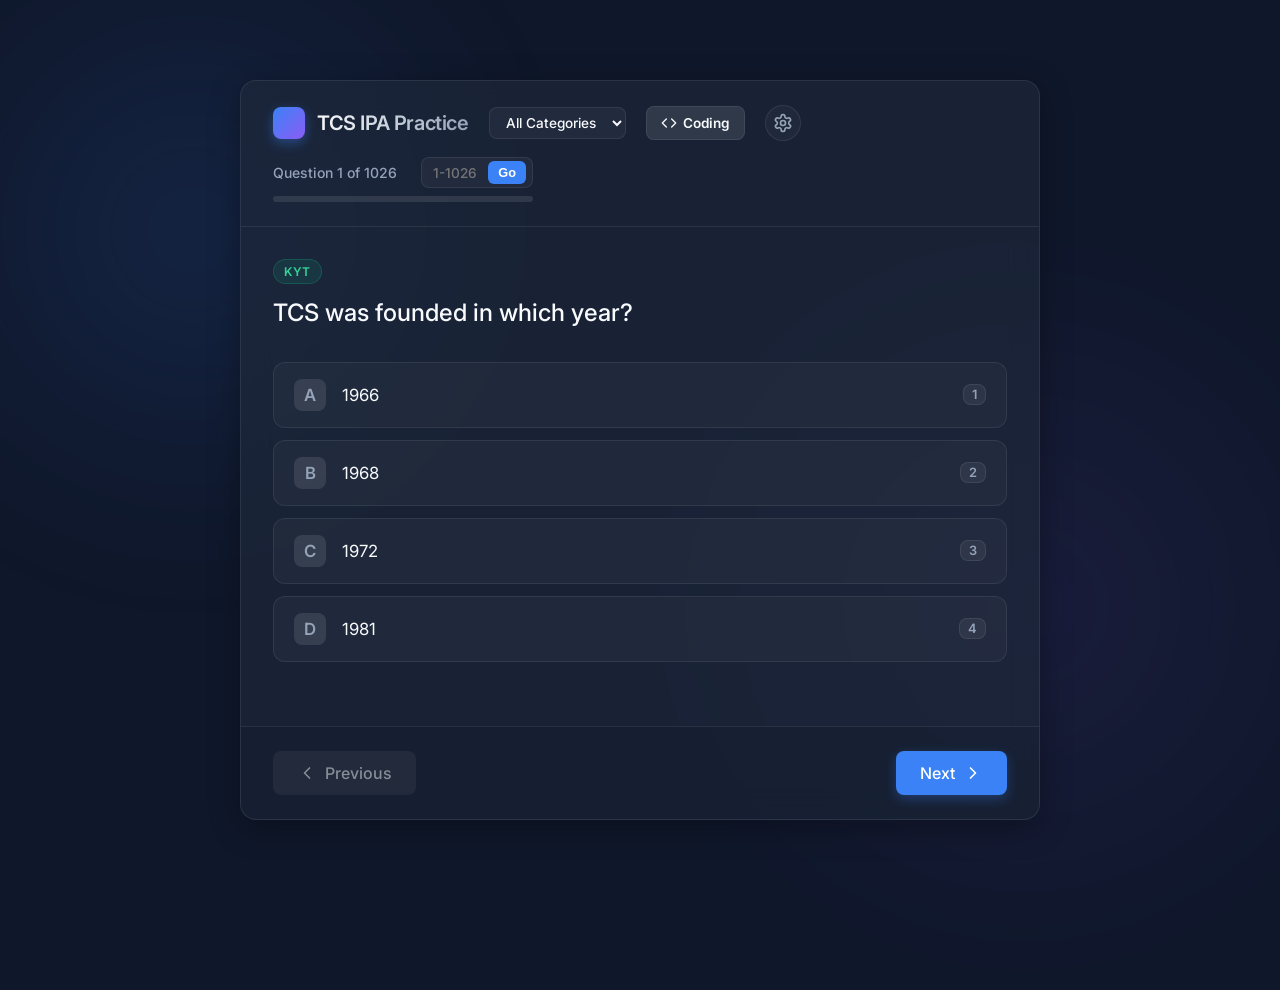
==== commit 665a61d2: "Add files via upload" ====
--- a/index.html
+++ b/index.html
@@ -29,6 +29,10 @@
                         <option value="all">All Categories</option>
                     </select>
                 </div>
+                <a href="coding.html" class="btn-coding-link" aria-label="Coding Practice">
+                    <svg xmlns="http://www.w3.org/2000/svg" width="16" height="16" viewBox="0 0 24 24" fill="none" stroke="currentColor" stroke-width="2" stroke-linecap="round" stroke-linejoin="round"><polyline points="16 18 22 12 16 6"></polyline><polyline points="8 6 2 12 8 18"></polyline></svg>
+                    Coding
+                </a>
                 <button id="btn-settings" class="btn-settings" aria-label="Open Settings">
                     <svg xmlns="http://www.w3.org/2000/svg" width="20" height="20" viewBox="0 0 24 24" fill="none" stroke="currentColor" stroke-width="2" stroke-linecap="round" stroke-linejoin="round" class="lucide lucide-settings"><path d="M12.22 2h-.44a2 2 0 0 0-2 2v.18a2 2 0 0 1-1 1.73l-.43.25a2 2 0 0 1-2 0l-.15-.08a2 2 0 0 0-2.73.73l-.22.38a2 2 0 0 0 .73 2.73l.15.1a2 2 0 0 1 1 1.72v.51a2 2 0 0 1-1 1.74l-.15.09a2 2 0 0 0-.73 2.73l.22.38a2 2 0 0 0 2.73.73l.15-.08a2 2 0 0 1 2 0l.43.25a2 2 0 0 1 1 1.73V20a2 2 0 0 0 2 2h.44a2 2 0 0 0 2-2v-.18a2 2 0 0 1 1-1.73l.43-.25a2 2 0 0 1 2 0l.15.08a2 2 0 0 0 2.73-.73l.22-.39a2 2 0 0 0-.73-2.73l-.15-.08a2 2 0 0 1-1-1.74v-.5a2 2 0 0 1 1-1.74l.15-.1a2 2 0 0 0 .73-2.73l-.22-.38a2 2 0 0 0-2.73-.73l-.15.08a2 2 0 0 1-2 0l-.43-.25a2 2 0 0 1-1-1.73V4a2 2 0 0 0-2-2z"/><circle cx="12" cy="12" r="3"/></svg>
                 </button>
--- a/style.css
+++ b/style.css
@@ -1149,3 +1149,23 @@
 }
 
 
+
+/* Coding Practice link (header) */
+.btn-coding-link {
+    display: inline-flex;
+    align-items: center;
+    gap: 6px;
+    padding: 8px 14px;
+    font-size: 0.85rem;
+    font-weight: 600;
+    color: var(--text-primary);
+    background: var(--btn-secondary-bg);
+    border: 1px solid var(--glass-border);
+    border-radius: var(--border-radius-sm);
+    text-decoration: none;
+    transition: background var(--transition-fast), border-color var(--transition-fast);
+}
+.btn-coding-link:hover {
+    background: var(--btn-secondary-bg-hover);
+    border-color: var(--accent-primary);
+}
